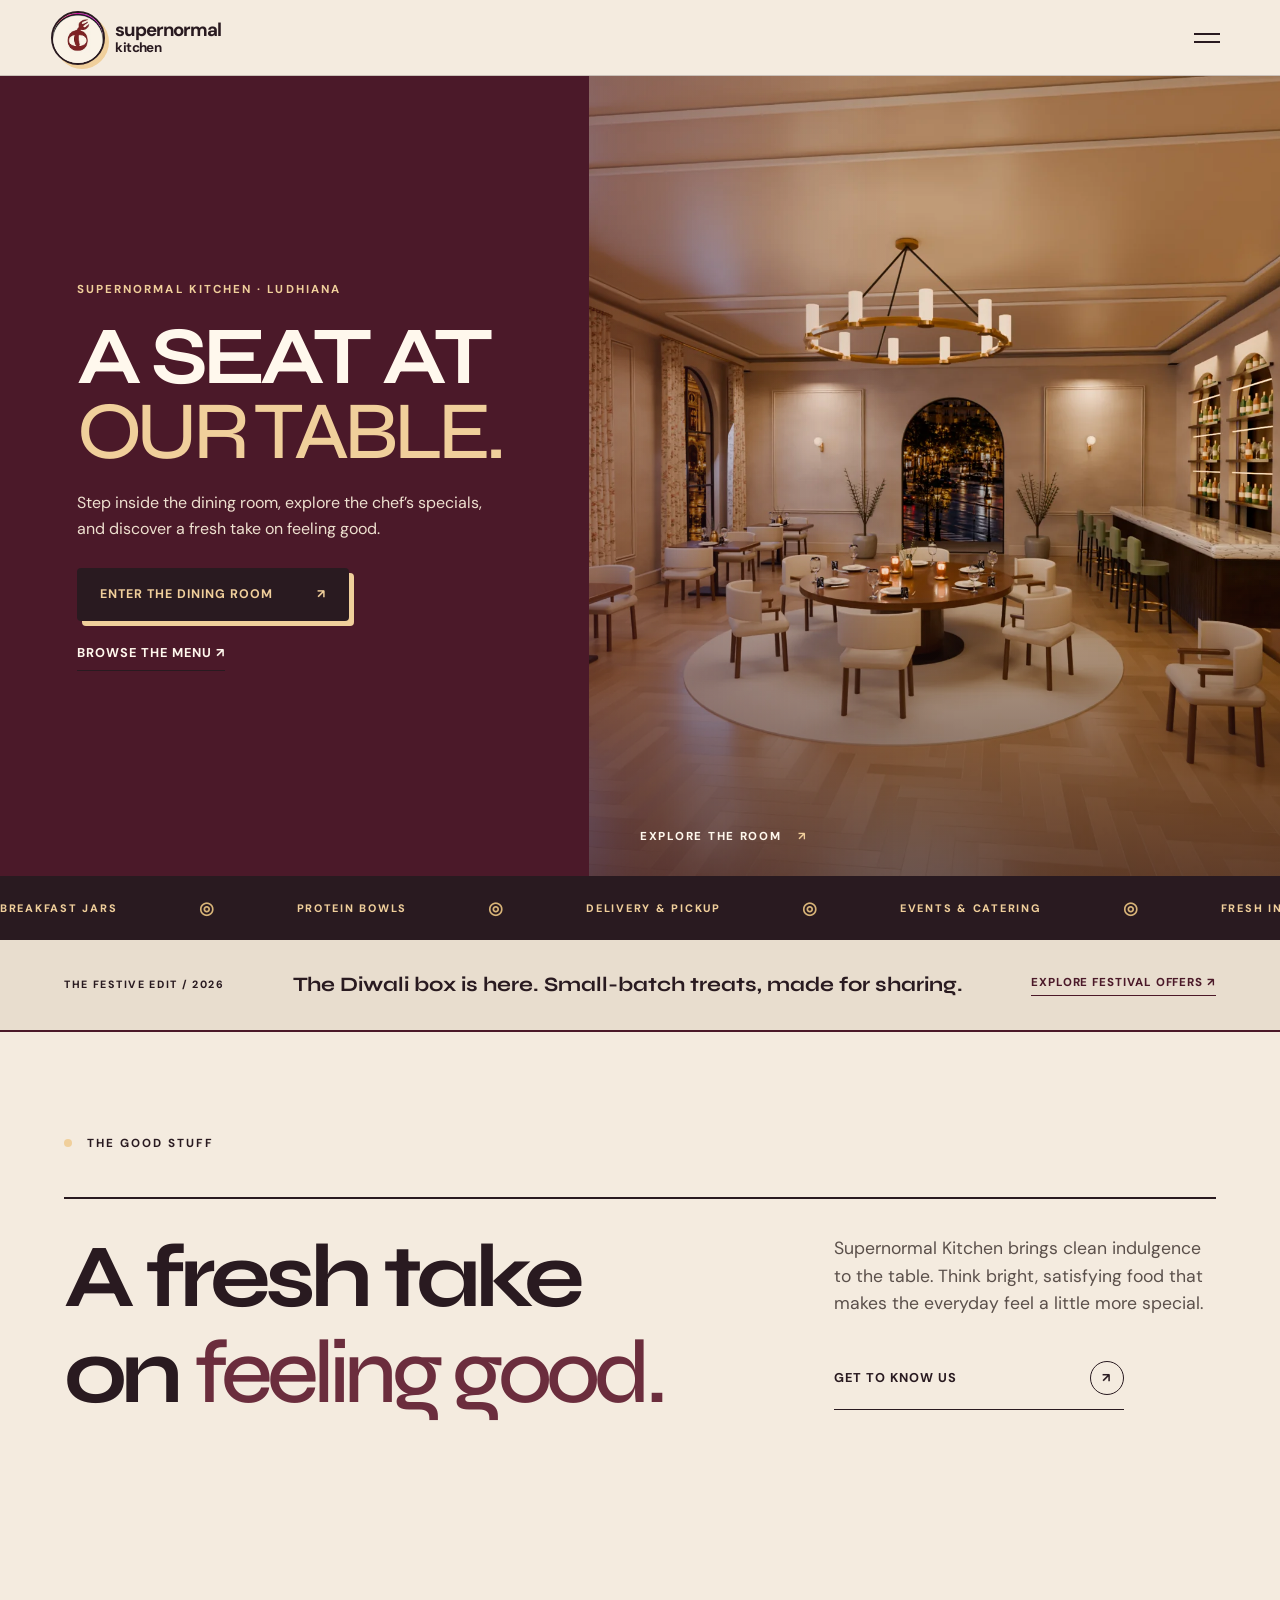
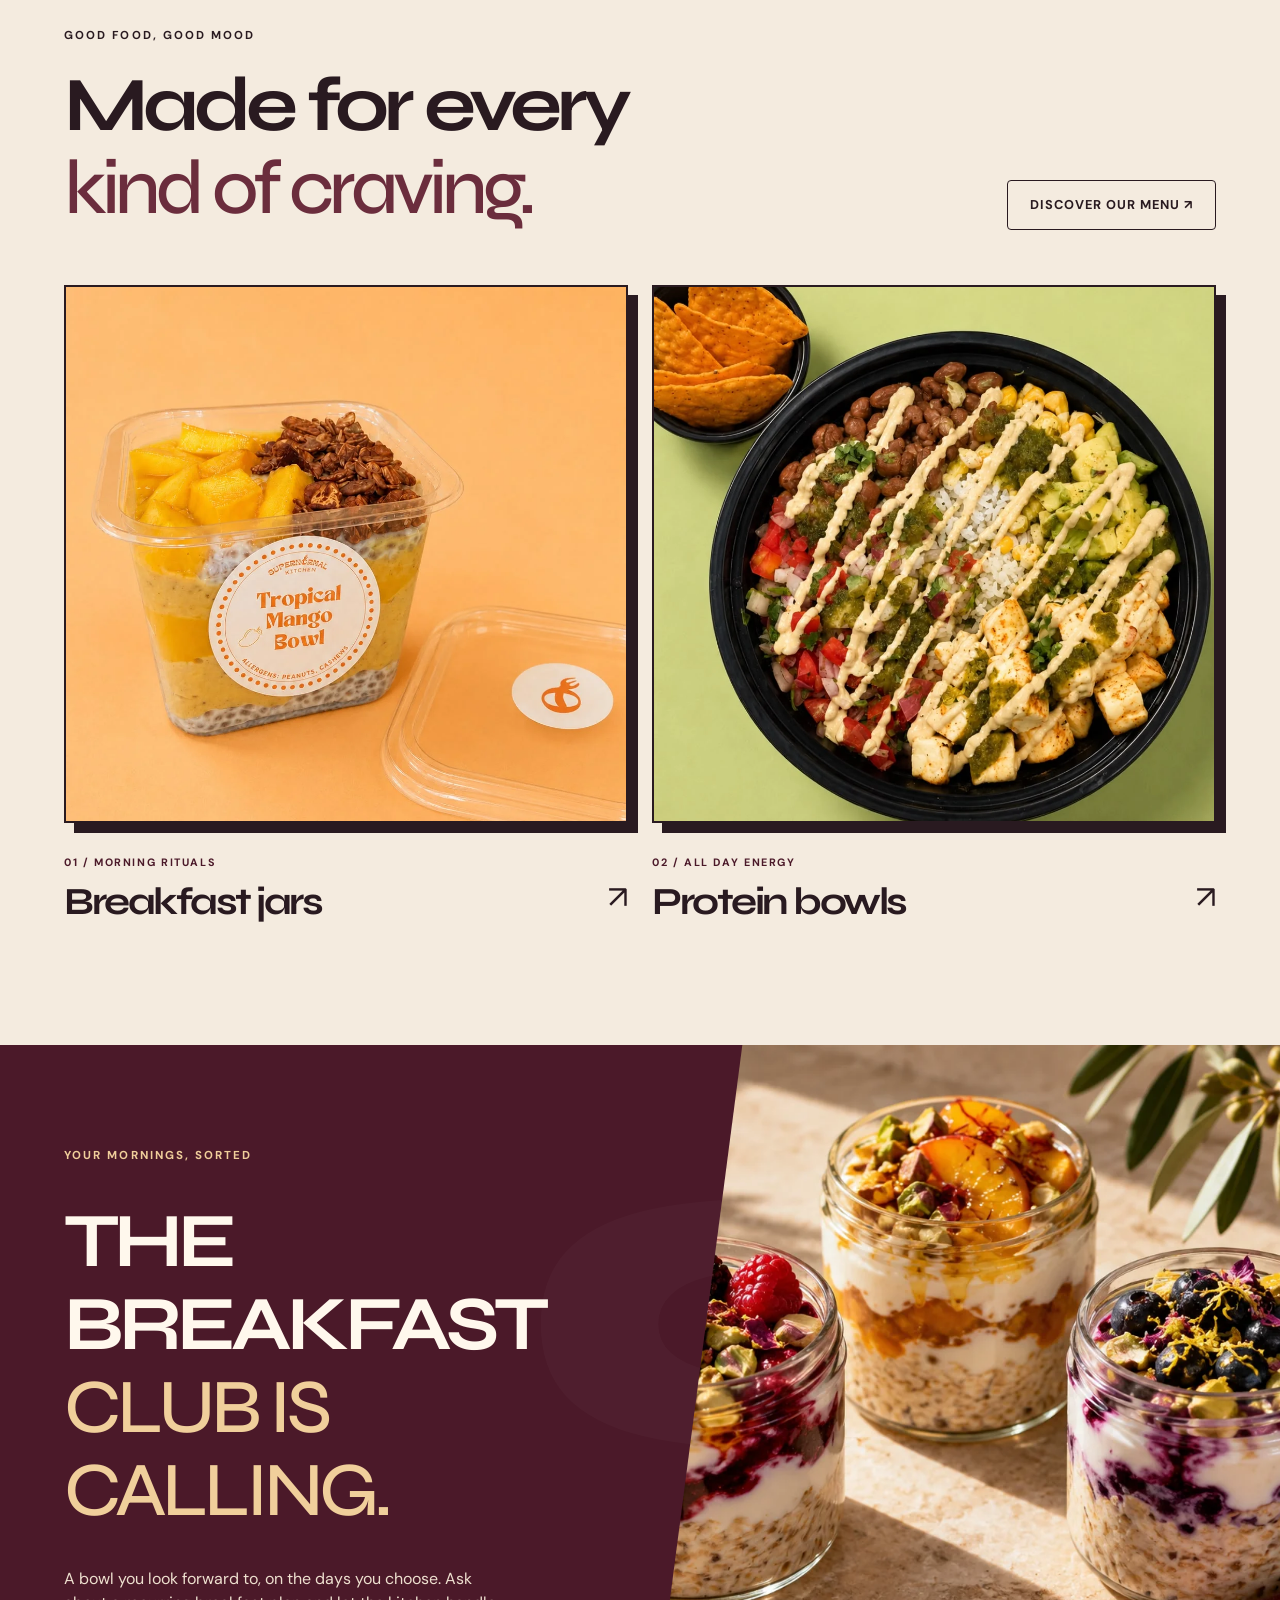
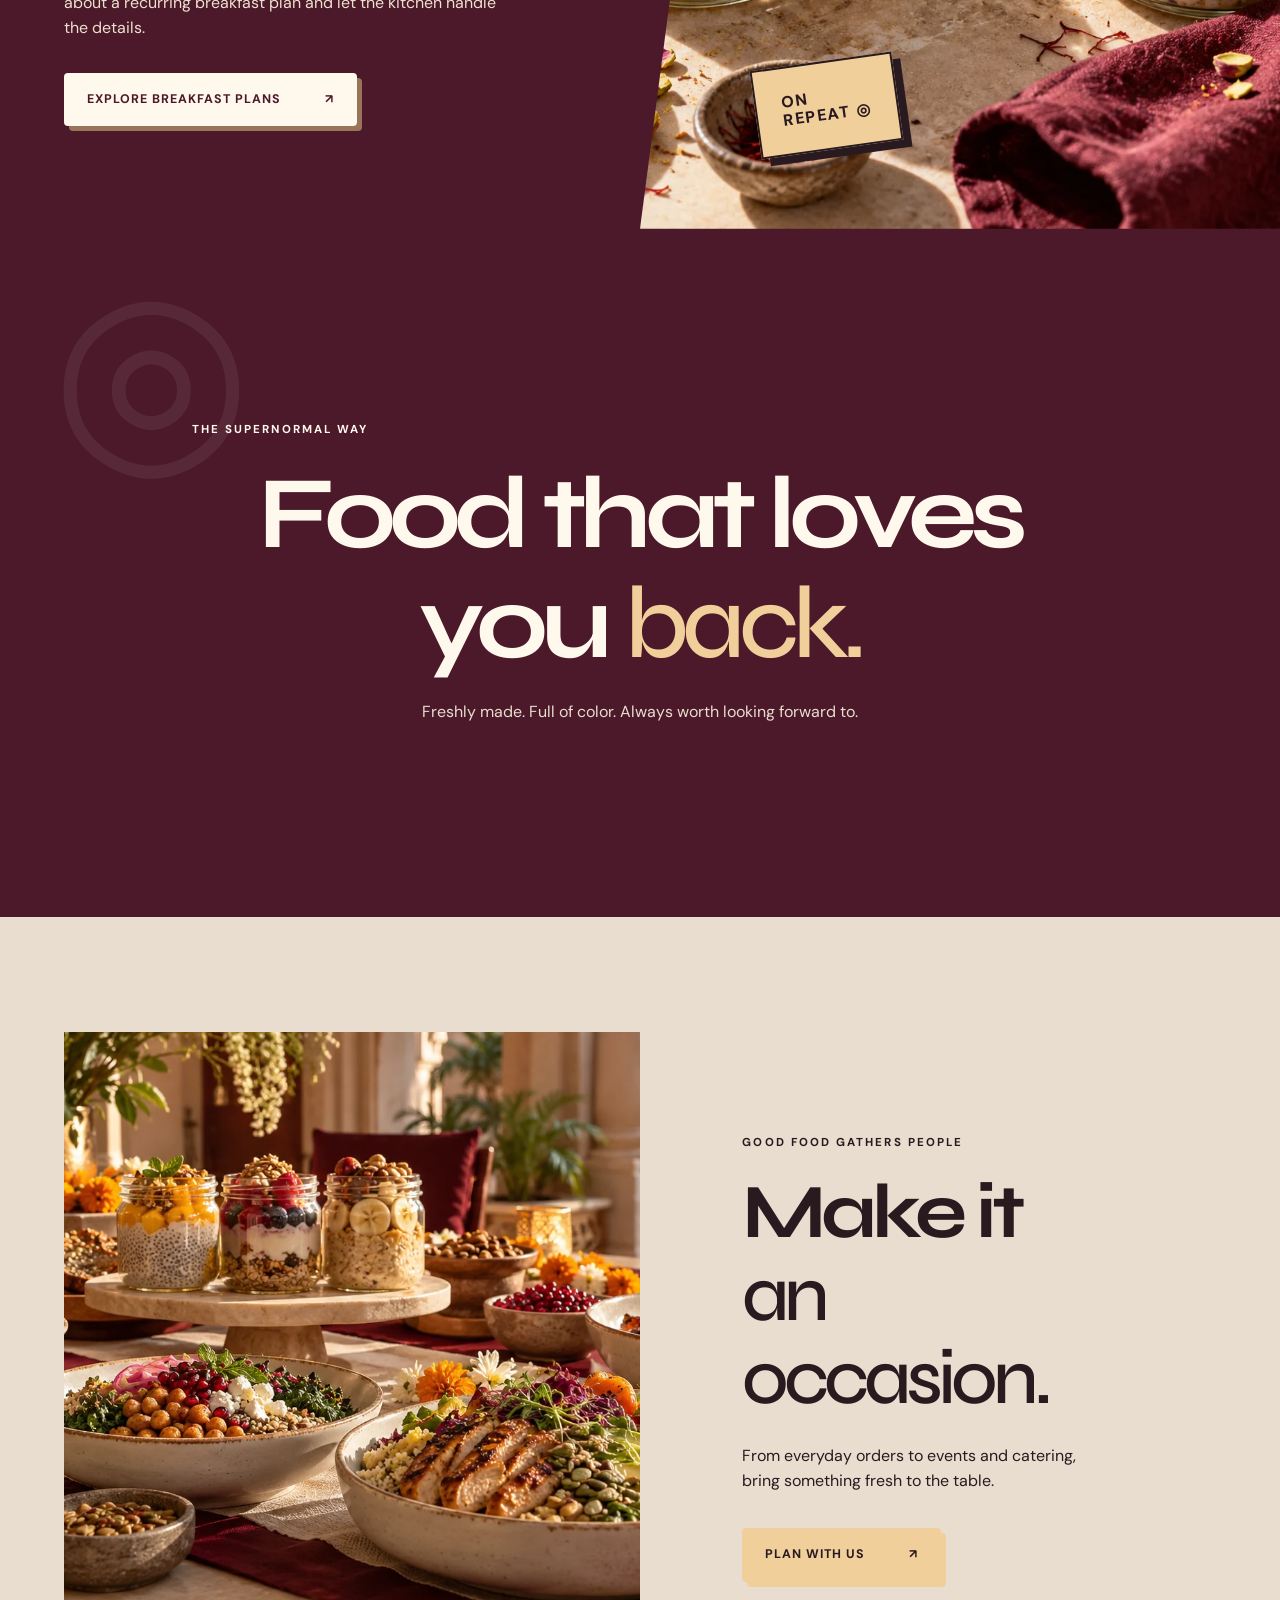
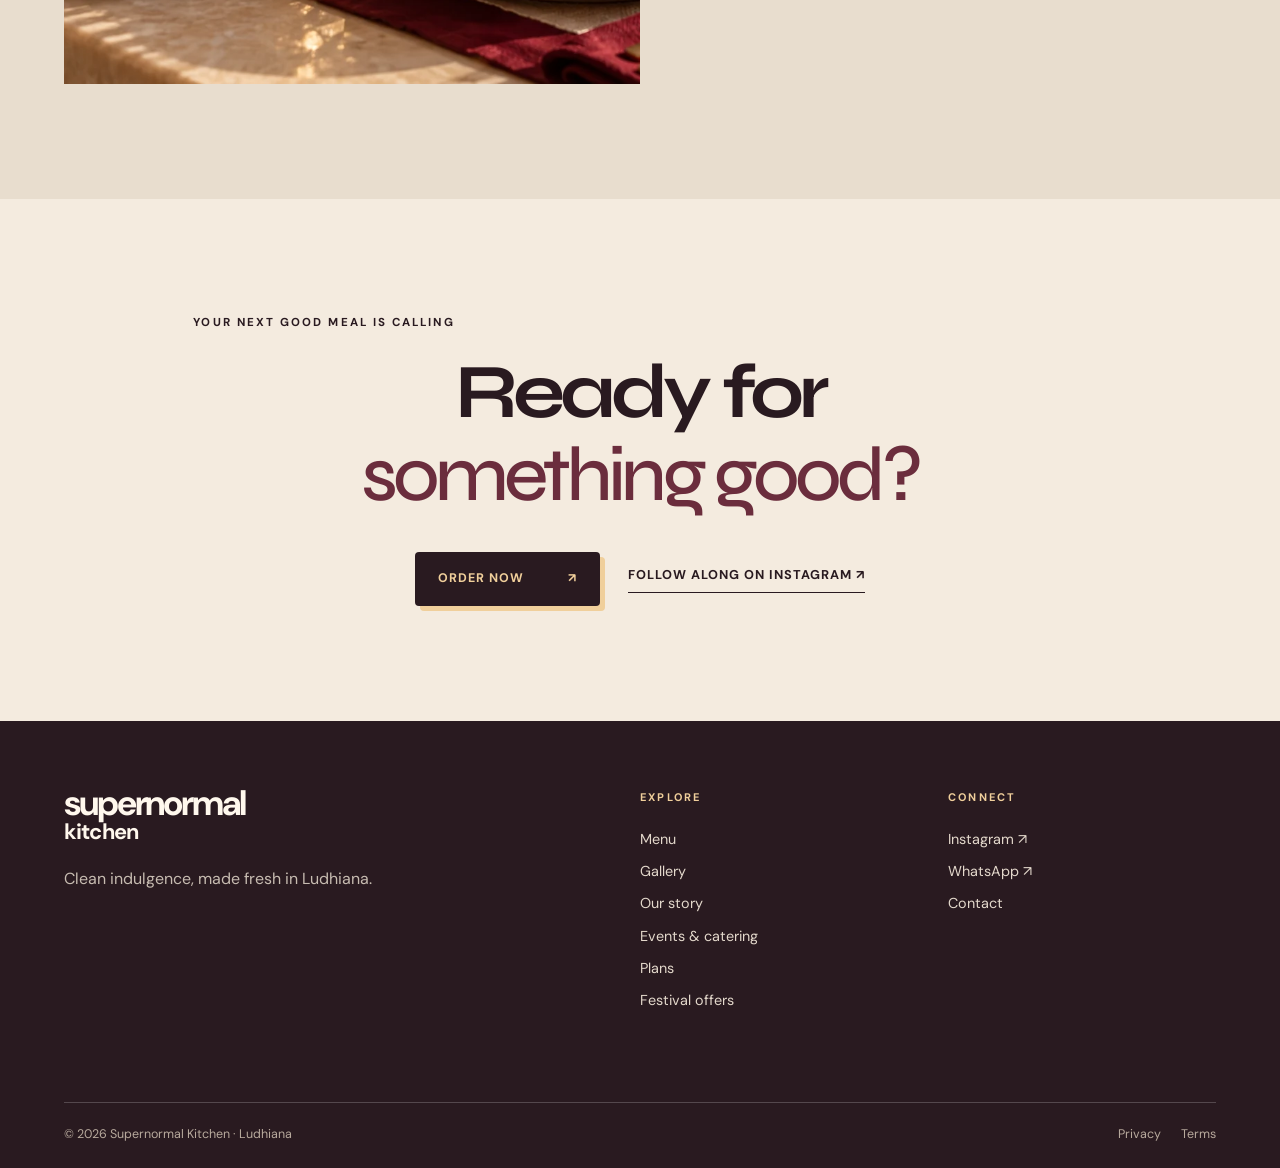
==== index.html @ 3f6837d1 "Publish Supernormal Kitchen restaurant website" ====
<!DOCTYPE html>

<html lang="en">
<head>
<meta charset="utf-8"/>
<meta content="width=device-width, initial-scale=1" name="viewport"/>
<meta content="noindex" name="robots"/>
<meta content="Fresh breakfast jars, protein bowls, delivery, pickup, events and catering in Ludhiana." name="description"/>
<meta content="#5a1d2c" name="theme-color"/>
<title>Supernormal Kitchen | Fresh Food in Ludhiana</title>
<link href="favicon.ico" rel="icon"/>
<link href="site.webmanifest" rel="manifest"/>
<link href="https://fonts.googleapis.com" rel="preconnect"/>
<link crossorigin="" href="https://fonts.gstatic.com" rel="preconnect"/>
<link href="https://fonts.googleapis.com/css2?family=DM+Sans:wght@400;500;600;700&amp;family=Syne:wght@500;600;700;800&amp;display=swap" rel="stylesheet"/>
<link href="css/style.css?v=7" rel="stylesheet"/>
<link href="css/home.css?v=9" rel="stylesheet"/>
</head>
<body data-page="index">
<a class="skip-link" href="#main">Skip to content</a>
<header class="site-header"><a aria-label="Supernormal Kitchen home" class="brand" href="index.html"><span class="brand-mark"><img alt="" src="assets/images/brand/instagram-logo.png"/></span><span class="brand-name">supernormal<span>kitchen</span></span></a><button aria-controls="primary-nav" aria-expanded="false" aria-label="Open menu" class="nav-toggle" type="button"><span></span><span></span></button><nav aria-label="Main navigation" class="site-nav" id="primary-nav"><a data-nav="index.html" href="index.html">Home</a>
<a data-nav="room.html" href="room.html">Dining room</a>
<a data-nav="menu.html" href="menu.html">Menu</a>
<a data-nav="gallery.html" href="gallery.html">Gallery</a>
<a data-nav="about.html" href="about.html">Our story</a>
<a data-nav="reservations.html" href="reservations.html">Events</a>
<a data-nav="contact.html" href="contact.html">Contact</a><a href="order.html#subscription">Plans</a><a class="offers-nav-button" href="offers.html">Festival offers ↗</a><a class="nav-cta" href="order.html">Order now <span aria-hidden="true">↗</span></a></nav></header>
<main id="main"><section class="home-room-entry" aria-labelledby="home-heading"><div class="home-room-copy"><p class="eyebrow">SUPERNORMAL KITCHEN · LUDHIANA</p><h1 id="home-heading">A seat at<br/><em>our table.</em></h1><p>Step inside the dining room, explore the chef’s specials, and discover a fresh take on feeling good.</p><div class="home-room-actions"><a class="button button-dark" href="room.html">Enter the dining room <span>↗</span></a><a class="text-link" href="menu.html">Browse the menu ↗</a></div></div><a class="home-room-visual" href="room.html" aria-label="Enter the Supernormal Kitchen dining room"><img src="assets/images/hero/olive-arch-room.webp" alt="Warm modern restaurant with a round central dining table"/><span>EXPLORE THE ROOM <b>↗</b></span></a></section>
<div aria-label="Kitchen services" class="ticker"><div class="ticker-track"><div class="ticker-group">BREAKFAST JARS <span aria-hidden="true">◎</span> PROTEIN BOWLS <span aria-hidden="true">◎</span> DELIVERY &amp; PICKUP <span aria-hidden="true">◎</span> EVENTS &amp; CATERING <span aria-hidden="true">◎</span> FRESH IN LUDHIANA <span aria-hidden="true">◎</span></div><div class="ticker-group" aria-hidden="true">BREAKFAST JARS <span aria-hidden="true">◎</span> PROTEIN BOWLS <span aria-hidden="true">◎</span> DELIVERY &amp; PICKUP <span aria-hidden="true">◎</span> EVENTS &amp; CATERING <span aria-hidden="true">◎</span> FRESH IN LUDHIANA <span aria-hidden="true">◎</span></div></div></div><aside class="home-offer-band"><span>THE FESTIVE EDIT / 2026</span><p>The Diwali box is here. Small-batch treats, made for sharing.</p><a href="offers.html">Explore festival offers ↗</a></aside><section class="section intro-section"><div class="section-kicker reveal"><span class="index-dot"></span> THE GOOD STUFF</div><div class="intro-grid"><h2 class="display-heading reveal">A fresh take<br/>on <em>feeling good.</em></h2><div class="intro-body reveal"><p>Supernormal Kitchen brings clean indulgence to the table. Think bright, satisfying food that makes the everyday feel a little more special.</p><a class="round-link" href="about.html">Get to know us <span>↗</span></a></div></div></section><section class="section feature-section"><div class="section-head reveal"><div><p class="eyebrow">GOOD FOOD, GOOD MOOD</p><h2>Made for every<br/><em>kind of craving.</em></h2></div><a class="outline-link" href="menu.html">Discover our menu ↗</a></div><div class="feature-grid"><a class="feature-card jar-card reveal" href="menu.html"><div class="feature-photo" data-tilt=""><img alt="Supernormal Kitchen Tropical Bowl" loading="lazy" src="assets/images/gallery/tropical-bowl.webp"/></div><div class="feature-info"><span>01 / MORNING RITUALS</span><h3>Breakfast jars</h3><span class="feature-arrow">↗</span></div></a><a class="feature-card bowl-card reveal" href="menu.html"><div class="feature-photo" data-tilt=""><img alt="Supernormal Kitchen Open Burrito Bowl" loading="lazy" src="assets/images/gallery/open-burrito-bowl.webp"/></div><div class="feature-info"><span>02 / ALL DAY ENERGY</span><h3>Protein bowls</h3><span class="feature-arrow">↗</span></div></a></div></section><section class="ritual-section"><div aria-hidden="true" class="ritual-number">02</div><div class="ritual-copy"><p class="eyebrow">YOUR MORNINGS, SORTED</p><h2>The breakfast<br/><em>club is calling.</em></h2><p>A bowl you look forward to, on the days you choose. Ask about a recurring breakfast plan and let the kitchen handle the details.</p><a class="button button-dark" href="order.html#subscription">Explore breakfast plans <span>↗</span></a></div><div class="ritual-visual"><img alt="Illustrative breakfast jars" loading="lazy" src="assets/images/hero/breakfast-jars.webp"/><span class="ritual-sticker">ON<br/>REPEAT ◎</span></div></section><section class="quote-section"><div aria-hidden="true" class="quote-asterisk">◎</div><p class="eyebrow">THE SUPERNORMAL WAY</p><h2>Food that loves<br/>you <em>back.</em></h2><p>Freshly made. Full of color. Always worth looking forward to.</p></section><section class="section split-section"><div class="split-image reveal" data-tilt=""><img alt="Illustrative catering table with fresh bowls and jars" loading="lazy" src="assets/images/hero/catering-spread.webp"/></div><div class="split-copy reveal"><p class="eyebrow">GOOD FOOD GATHERS PEOPLE</p><h2>Make it<br/><em>an occasion.</em></h2><p>From everyday orders to events and catering, bring something fresh to the table.</p><a class="button button-light" href="reservations.html">Plan with us <span>↗</span></a></div></section><section class="section final-cta reveal"><p class="eyebrow">YOUR NEXT GOOD MEAL IS CALLING</p><h2>Ready for<br/><em>something good?</em></h2><div><a class="button button-dark" href="order.html">Order now <span>↗</span></a><a class="text-link" href="https://www.instagram.com/supernormal_kitchen/" rel="noopener noreferrer" target="_blank">Follow along on Instagram ↗</a></div></section></main>
<footer class="site-footer"><div class="footer-top"><div><a class="footer-brand" href="index.html">supernormal<span>kitchen</span></a><p>Clean indulgence, made fresh in Ludhiana.</p></div><div><span class="footer-label">Explore</span><a href="menu.html">Menu</a><a href="gallery.html">Gallery</a><a href="about.html">Our story</a><a href="reservations.html">Events &amp; catering</a><a href="order.html#subscription">Plans</a><a href="offers.html">Festival offers</a></div><div><span class="footer-label">Connect</span><a href="https://www.instagram.com/supernormal_kitchen/" rel="noopener noreferrer" target="_blank">Instagram ↗</a><a href="https://wa.me/919501132883" rel="noopener noreferrer" target="_blank">WhatsApp ↗</a><a href="contact.html">Contact</a></div></div><div class="footer-bottom"><span>© <span id="year">2026</span> Supernormal Kitchen · Ludhiana</span><span><a href="privacy.html">Privacy</a><a href="terms.html">Terms</a></span></div></footer>
<script defer="" src="js/script.js?v=3"></script>
</body>
</html>
---- css/style.css ----
@import url('base/reset.css?v=2');
@import url('base/variables.css?v=2');
@import url('base/typography.css?v=2');
@import url('components/nav.css?v=5');
@import url('components/footer.css?v=2');
@import url('components/buttons.css?v=2');
@import url('pages/home.css?v=2');
@import url('pages/inner.css?v=2');
@import url('pages/theme.css?v=2');
.skip-link{position:absolute;left:10px;top:-100px;background:var(--ink);color:#fff;padding:12px;z-index:100}.skip-link:focus{top:10px}.eyebrow{font-size:.72rem;font-weight:700;letter-spacing:.18em;text-transform:uppercase}.section{padding:var(--space-large) clamp(22px,5vw,90px)}.section-kicker{font-size:.73rem;letter-spacing:.17em;font-weight:700}.index-dot{display:inline-block;width:8px;height:8px;background:var(--coral);border-radius:50%;margin-right:10px}.reveal{opacity:0;transform:translateY(36px);transition:opacity .7s ease,transform .7s cubic-bezier(.2,.8,.2,1)}.reveal.is-visible{opacity:1;transform:translateY(0)}[data-tilt]{transform-style:preserve-3d;will-change:transform;transition:transform .4s ease}.demo-note{display:inline-block;background:#f7e4d7;color:var(--wine);font-size:.8rem;font-weight:700;padding:10px 14px;border-radius:5px;margin:24px 0 8px}@media(prefers-reduced-motion:reduce){html{scroll-behavior:auto}.reveal{opacity:1;transform:none;transition:none}[data-tilt]{transition:none!important;transform:none!important}}
---- css/home.css ----
/* Interactive chef's table; isolated from the shared page styles. */
.table-hero{position:relative;min-height:760px;padding:44px clamp(20px,5vw,88px) 32px;overflow:hidden;background:radial-gradient(circle at 50% 48%,#71364a 0,#4b1929 42%,#1c111b 85%);color:#fff8ed}
.table-hero::before{content:'';position:absolute;inset:0;background:linear-gradient(110deg,rgba(255,218,176,.07),transparent 40%),repeating-linear-gradient(90deg,transparent 0 119px,rgba(255,255,255,.018) 120px);pointer-events:none}
.table-hero-heading{position:relative;z-index:2;text-align:center;margin:0 auto;max-width:790px;pointer-events:none}
.table-hero-heading .eyebrow{color:#f0cf9b}.table-hero-heading h1{font-size:clamp(2.8rem,5.3vw,5.9rem);line-height:1.05;margin:12px 0 9px;text-transform:uppercase}.table-hero-heading em{color:#f0cf9b}.table-hero-heading>p:last-child{font-size:clamp(.9rem,1.15vw,1.08rem);color:#ead8bd}
.table-stage{position:relative;width:min(100%,950px);height:clamp(430px,50vw,620px);margin:-7px auto -82px;z-index:1}
.table-stage canvas{position:absolute;inset:0;width:100%;height:100%;display:block;cursor:grab}.table-stage canvas:active{cursor:grabbing}
.table-fallback{display:block;width:100%;height:100%;object-fit:cover;object-position:center;opacity:.55;filter:brightness(.55);border-radius:50%}.table-stage.is-ready .table-fallback{display:none}.table-stage.is-fallback .table-fallback{opacity:.88;filter:brightness(.7);border-radius:12px}
.table-loading{position:absolute;left:50%;top:48%;transform:translate(-50%,-50%);z-index:2;background:#f4ebdf;color:#291a20;padding:13px 18px;font-size:.76rem;font-weight:700;letter-spacing:.12em;text-transform:uppercase;white-space:nowrap}
.table-hint{position:absolute;bottom:54px;left:50%;transform:translateX(-50%);font-size:.64rem;letter-spacing:.18em;font-weight:800;color:#ead8bd;text-align:center;white-space:nowrap;pointer-events:none;text-shadow:0 1px 10px #22111a}.table-hint span{padding:0 13px;color:#f0cf9b}.table-stage.is-fallback .table-hint{display:none}
.dish-tooltip{position:absolute;z-index:5;background:#fff8ed;color:#4b1929;border:1px solid #987458;padding:8px 12px;box-shadow:4px 4px 0 #4b1929;font-weight:800;font-size:.78rem;white-space:nowrap;pointer-events:none}
.table-nav{position:relative;z-index:3;display:flex;justify-content:center;flex-wrap:wrap;gap:12px;margin:0 auto;max-width:900px}.table-nav a{display:flex;justify-content:space-between;align-items:center;gap:20px;min-width:130px;padding:13px 16px;border:1px solid rgba(255,238,216,.58);background:rgba(255,245,231,.12);backdrop-filter:blur(12px);color:#fff8ed;text-decoration:none;font-size:.76rem;font-weight:800;text-transform:uppercase;letter-spacing:.1em;transition:background .2s,transform .2s,border-color .2s}.table-nav a span{color:#f0cf9b;font-size:1.1rem}.table-nav a:hover,.table-nav a:focus-visible{background:#fff8ed;color:#4b1929;border-color:#fff8ed;transform:translateY(-4px)}.table-nav a:focus-visible,.special-list-card:focus-visible,.dish-dialog button:focus-visible,.dish-dialog a:focus-visible{outline:3px solid #f0cf9b;outline-offset:3px}.table-privacy{text-align:center;position:relative;z-index:2;margin:22px 0 0;font-size:.7rem}.table-privacy a{color:#e8ddce}
.specials-list{display:grid;grid-template-columns:minmax(180px,.65fr) 1.35fr;gap:clamp(30px,6vw,90px);background:#f4ebdf}.specials-list h2{font-size:clamp(2.5rem,4vw,4.7rem);margin:14px 0}.specials-list>div:first-child>p:last-child{color:#6c5354}.specials-list-grid{display:grid;grid-template-columns:repeat(2,minmax(0,1fr));gap:12px}.special-list-card{display:grid;grid-template-columns:66px 1fr auto;align-items:center;gap:12px;text-align:left;min-height:80px;padding:8px;border:1px solid #cbb4ac;background:#fff8ed;color:#291a20;cursor:pointer;transition:transform .2s,box-shadow .2s}.special-list-card:hover{transform:translate(-2px,-2px);box-shadow:4px 4px 0 #4b1929}.special-list-card img{width:66px;height:62px;object-fit:cover}.special-list-card span{font-size:.83rem;font-weight:800;line-height:1.25}.special-list-card strong{font-size:.68rem;white-space:nowrap;color:#6b2d3d}
.dish-dialog{position:fixed;inset:0;width:min(850px,calc(100% - 24px));max-height:min(90vh,850px);margin:auto;padding:0;border:2px solid #291a20;box-shadow:12px 12px 0 #6b2d3d;background:#fff8ed;color:#291a20;grid-template-columns:45% 55%;overflow:auto}.dish-dialog[open]{display:grid}.dish-dialog::backdrop{background:rgba(18,9,17,.78);backdrop-filter:blur(5px)}.dish-dialog>img{width:100%;height:100%;min-height:430px;object-fit:cover}.dish-dialog-content{padding:clamp(26px,4vw,48px);display:flex;flex-direction:column;align-items:flex-start}.dish-dialog-content h2{font-size:clamp(2.1rem,3.4vw,4rem);line-height:1.06;margin:16px 0}.dish-dialog-content>p:not(.eyebrow){font-size:.98rem;color:#59484a}.dish-dialog-tags{display:flex;gap:7px;flex-wrap:wrap;margin:18px 0}.dish-dialog-tags span{border:1px solid #c8b7a3;padding:5px 9px;font-size:.7rem;font-weight:700}.dish-dialog-content>strong{font-size:1.5rem;color:#6b2d3d}.dish-dialog-actions{display:flex;align-items:center;flex-wrap:wrap;gap:18px;margin:27px 0}.dish-dialog-content small{color:#75615a;line-height:1.4}.dish-dialog-close{position:absolute;right:12px;top:12px;width:42px;height:42px;border:0;background:#fff8ed;color:#291a20;font-size:1.8rem;cursor:pointer;z-index:2}
@media(max-width:850px){.table-hero{min-height:0}.table-stage{margin:0 auto -30px;height:500px}.table-nav a{min-width:115px}.specials-list{grid-template-columns:1fr}.specials-list-grid{grid-template-columns:repeat(2,minmax(0,1fr))}}
@media(max-width:600px){.table-hero{padding:36px 16px 30px}.table-hero-heading h1{font-size:clamp(2.55rem,10vw,4.2rem)}.table-stage{height:390px;margin:0 -12px -10px;width:calc(100% + 24px)}.table-hint{font-size:.57rem;bottom:22px}.table-nav{display:grid;grid-template-columns:repeat(2,minmax(0,1fr));gap:8px}.table-nav a{min-width:0;padding:11px;font-size:.68rem}.table-nav a:first-child{grid-column:1/-1}.specials-list-grid{grid-template-columns:1fr}.dish-dialog[open]{display:block}.dish-dialog>img{height:240px;min-height:0}.dish-dialog-content{padding:24px}.dish-dialog-actions{margin:18px 0}.dish-dialog{max-height:90vh}}
@media(prefers-reduced-motion:reduce){.table-nav a,.special-list-card{transition:none}.table-nav a:hover,.special-list-card:hover{transform:none}}
/* Wide screens frame the table with navigation; smaller screens use the grid. */
@media(min-width:1101px){
  .table-hero{padding-bottom:72px}
  .table-nav{position:absolute;inset:0;max-width:none;display:block;z-index:3;pointer-events:none}
  .table-nav a{position:absolute;min-width:145px;pointer-events:auto}
  .table-nav a:nth-child(1){left:clamp(18px,4vw,80px);top:44%}
  .table-nav a:nth-child(2){right:clamp(18px,4vw,80px);top:44%}
  .table-nav a:nth-child(3){left:50%;bottom:55px;transform:translateX(-50%)}
  .table-nav a:nth-child(3):hover,.table-nav a:nth-child(3):focus-visible{transform:translate(-50%,-4px)}
  .table-nav a:nth-child(4){left:clamp(18px,4vw,80px);top:68%}
  .table-nav a:nth-child(5){right:clamp(18px,4vw,80px);top:68%}
  .table-privacy{position:absolute;bottom:9px;left:50%;transform:translateX(-50%);margin:0}
}
/* Blend the room into the burgundy hero, like a softly lit dining space. */
.table-stage{margin-top:18px}
.table-stage canvas{mask-image:radial-gradient(ellipse 53% 72% at 50% 52%,#000 62%,transparent 100%)}
@media(max-width:600px){.table-stage{margin-top:12px}}

.dish-dialog>video{width:100%;height:100%;min-height:430px;object-fit:cover;background:#291a20}.dish-dialog>video[hidden],.dish-dialog>img[hidden]{display:none}@media(max-width:600px){.dish-dialog>video{height:240px;min-height:0}}


/* Homepage entry: a clear editorial split between the welcome and dining room. */
.home-room-entry{display:grid;grid-template-columns:minmax(0,.92fr) minmax(0,1.08fr);min-height:clamp(590px,calc(100svh - 96px),800px);background:#4b1929;color:#fff8ed;overflow:hidden}
.home-room-copy{display:flex;flex-direction:column;align-items:flex-start;justify-content:center;padding:clamp(54px,7vw,104px) clamp(28px,6vw,88px)}
.home-room-copy .eyebrow{color:#f0cf9b}.home-room-copy h1{font-size:clamp(3.8rem,6.4vw,7rem);line-height:.92;margin:20px 0;text-transform:uppercase}.home-room-copy h1 em{color:#f0cf9b}
.home-room-copy>p:not(.eyebrow){max-width:450px;color:#eee0cf;line-height:1.65}.home-room-actions{display:flex;align-items:center;flex-wrap:wrap;gap:22px;margin-top:25px}.home-room-actions .text-link{color:#fff8ed}
.home-room-visual{position:relative;display:block;min-height:590px;overflow:hidden}.home-room-visual::after{content:"";position:absolute;inset:0;background:linear-gradient(90deg,rgba(75,25,41,.28),transparent 45%),linear-gradient(0deg,rgba(36,16,23,.58),transparent 42%)}.home-room-visual img{width:100%;height:100%;position:absolute;inset:0;object-fit:cover;object-position:center;transition:transform .8s cubic-bezier(.2,.7,.2,1)}.home-room-visual:hover img{transform:scale(1.035)}.home-room-visual>span{position:absolute;z-index:1;left:clamp(20px,4vw,58px);bottom:30px;color:#fff8ed;font-size:.72rem;font-weight:800;letter-spacing:.15em}.home-room-visual b{margin-left:12px;color:#f0cf9b}
.home-offer-band{min-height:92px}.intro-section,.feature-section{padding-top:clamp(76px,8vw,120px);padding-bottom:clamp(76px,8vw,120px)}
body[data-page="index"] .reveal{opacity:1;transform:none}
@media(max-width:750px){.home-room-entry{grid-template-columns:1fr;min-height:auto}.home-room-copy{padding:70px 24px 48px}.home-room-copy h1{font-size:clamp(3.5rem,14vw,6rem)}.home-room-visual{min-height:clamp(330px,95vw,520px)}.home-offer-band{gap:12px}}
@media(prefers-reduced-motion:reduce){.home-room-visual img{transition:none}}

.ticker{display:block;overflow:hidden;white-space:nowrap;transform:none;padding:19px 0}
.ticker-track{display:flex;width:max-content;animation:ticker-marquee 32s linear infinite;will-change:transform}
.ticker-group{display:flex;flex:none;align-items:center;gap:clamp(22px,4vw,58px);padding-right:clamp(22px,4vw,58px);white-space:nowrap;font-size:.68rem;font-weight:800;letter-spacing:.16em}
.ticker-group span{font-size:1.05rem}
.ticker:hover .ticker-track{animation-play-state:paused}
@keyframes ticker-marquee{to{transform:translateX(-50%)}}
@media(prefers-reduced-motion:reduce){.ticker-track{animation:none;transform:none}}
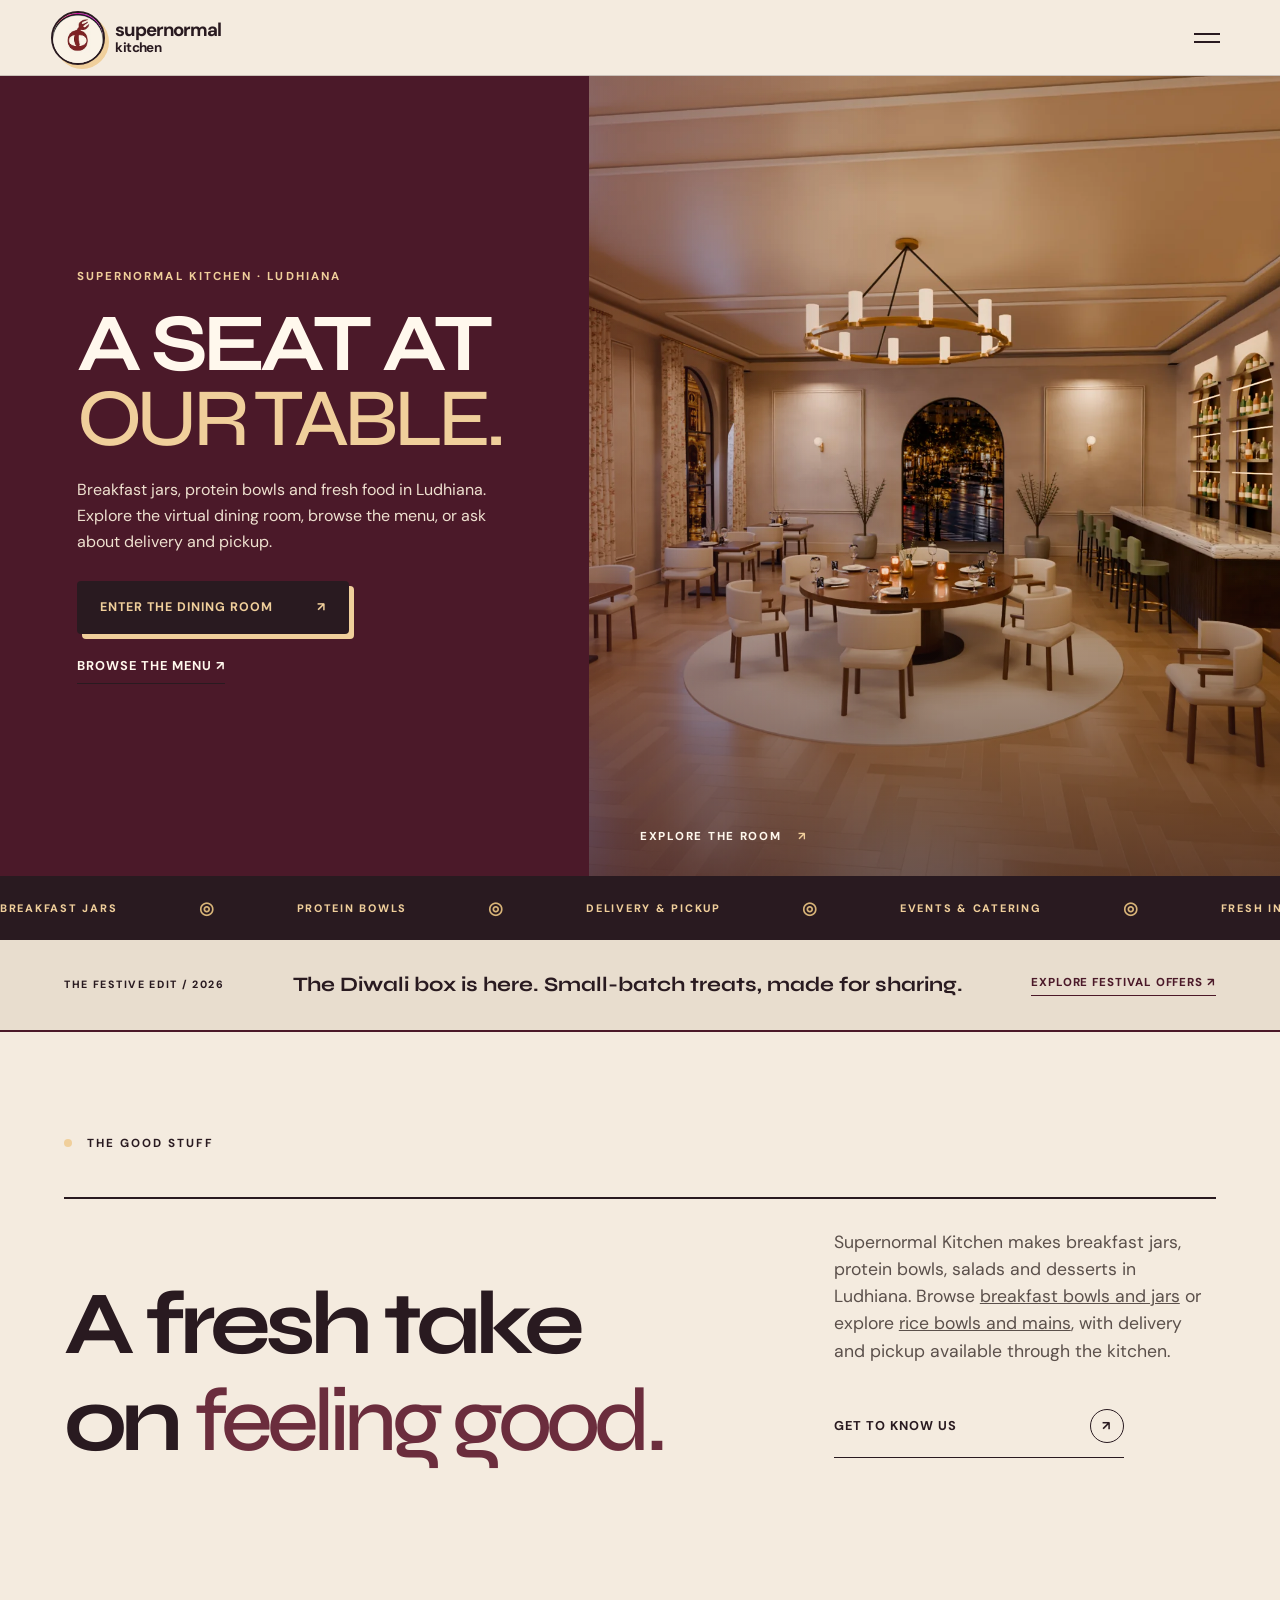
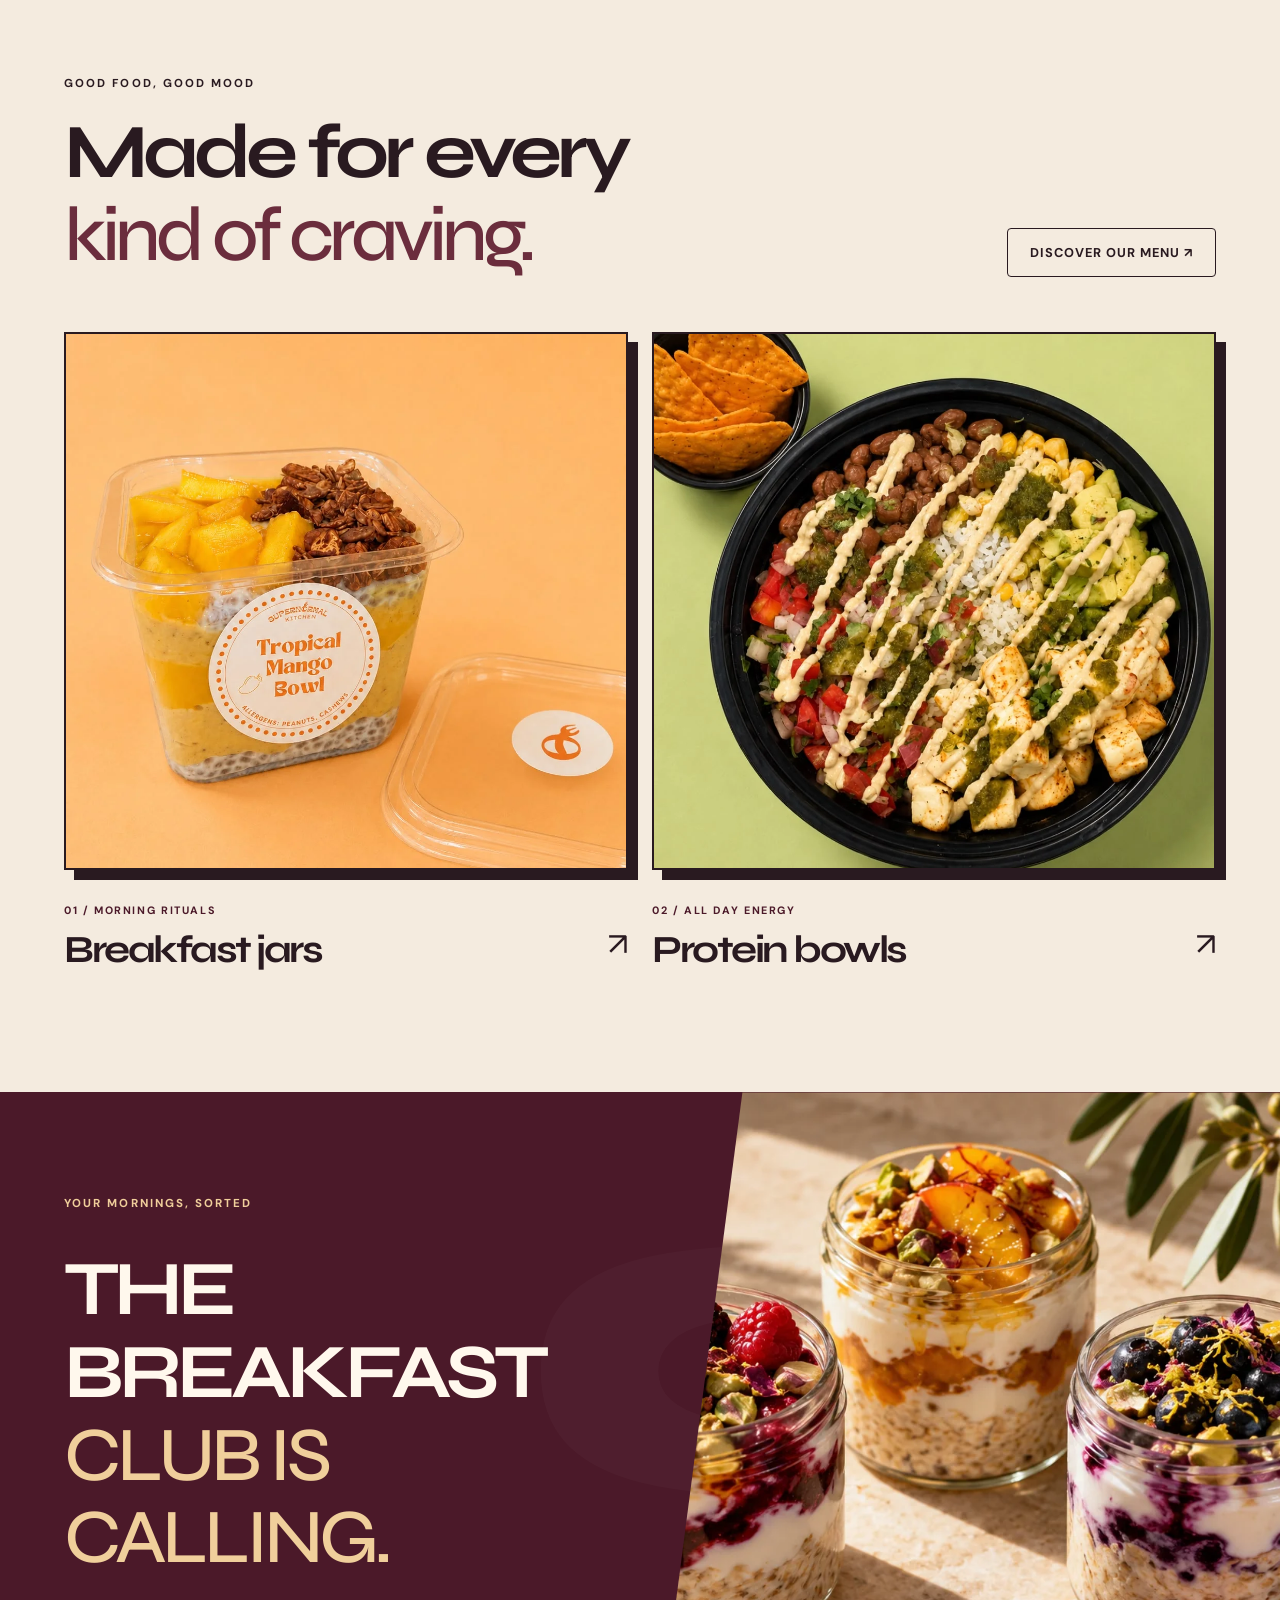
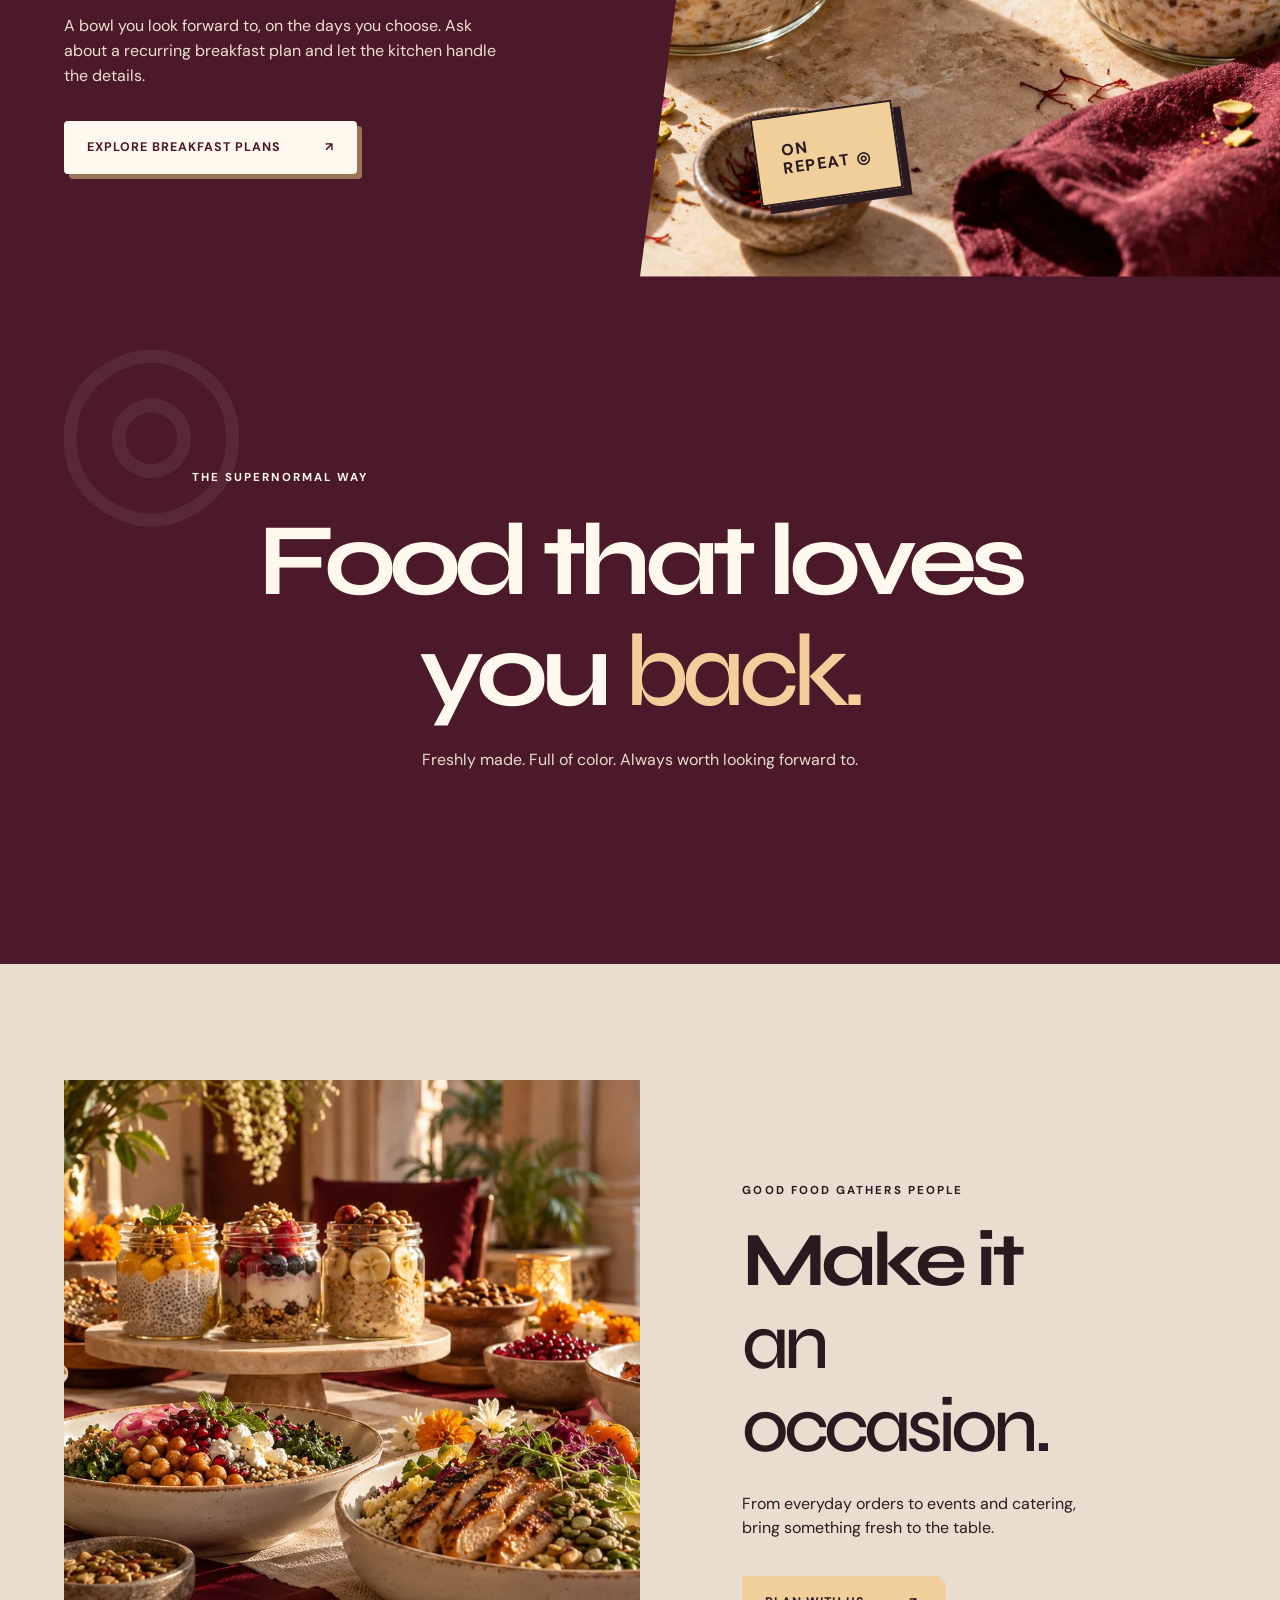
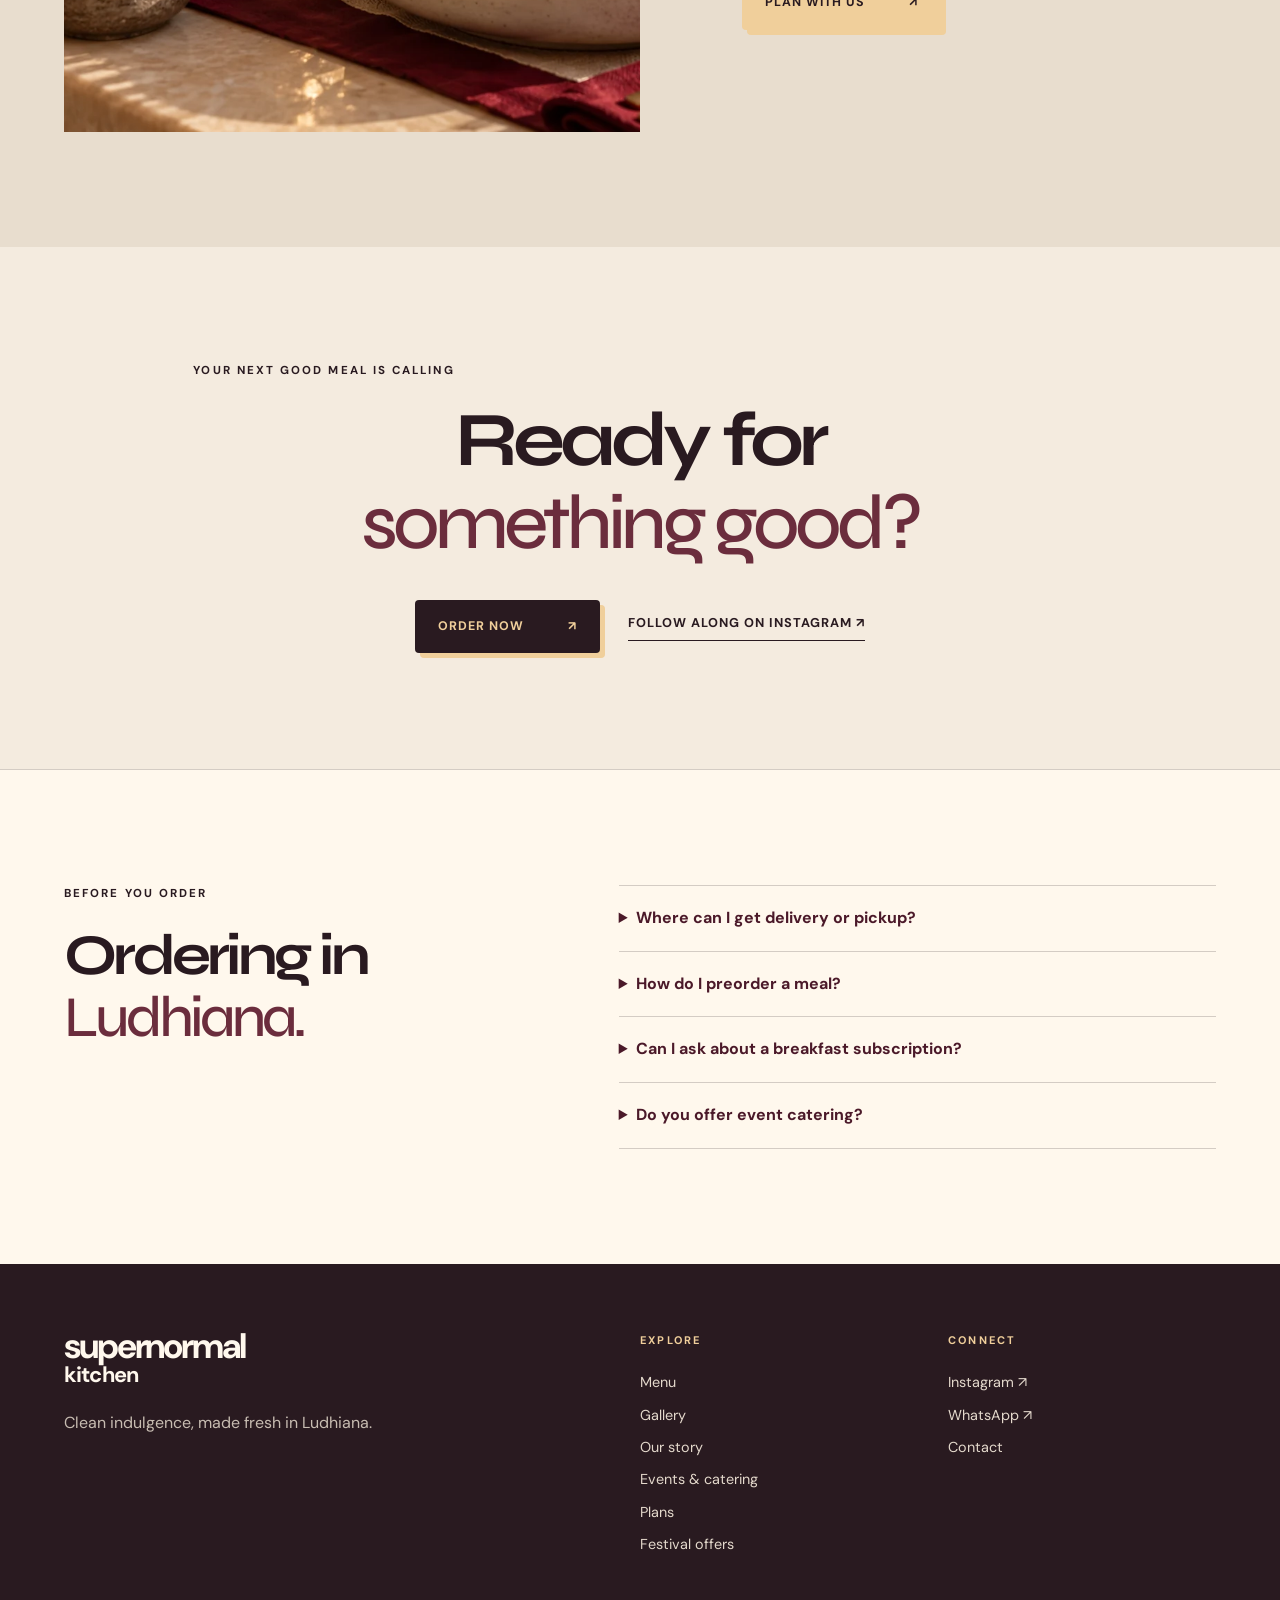
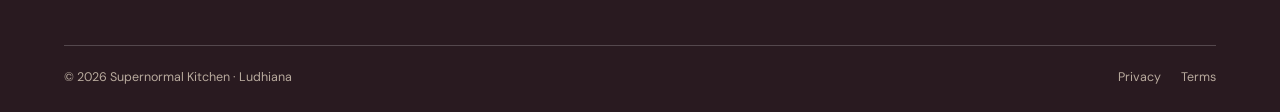
==== commit 4f60c536: "Improve local search metadata, indexing and crawlable menu content" ====
--- a/index.html
+++ b/index.html
@@ -1,33 +1,114 @@
 <!DOCTYPE html>
 
-<html lang="en">
+<html lang="en-IN">
 <head>
 <meta charset="utf-8"/>
 <meta content="width=device-width, initial-scale=1" name="viewport"/>
-<meta content="noindex" name="robots"/>
-<meta content="Fresh breakfast jars, protein bowls, delivery, pickup, events and catering in Ludhiana." name="description"/>
-<meta content="#5a1d2c" name="theme-color"/>
-<title>Supernormal Kitchen | Fresh Food in Ludhiana</title>
+<meta name="robots" content="index, follow, max-image-preview:large"/>
+<meta name="description" content="Explore breakfast jars, protein bowls and salads from Supernormal Kitchen in Ludhiana. Ask about delivery, pickup, breakfast plans and event catering."/>
+<meta name="theme-color" content="#4b1929"/>
+<title>Supernormal Kitchen Ludhiana | Breakfast Jars &amp; Protein Bowls</title>
 <link href="favicon.ico" rel="icon"/>
 <link href="site.webmanifest" rel="manifest"/>
 <link href="https://fonts.googleapis.com" rel="preconnect"/>
 <link crossorigin="" href="https://fonts.gstatic.com" rel="preconnect"/>
 <link href="https://fonts.googleapis.com/css2?family=DM+Sans:wght@400;500;600;700&amp;family=Syne:wght@500;600;700;800&amp;display=swap" rel="stylesheet"/>
-<link href="css/style.css?v=7" rel="stylesheet"/>
+<link href="css/style.css?v=8" rel="stylesheet"/>
 <link href="css/home.css?v=9" rel="stylesheet"/>
+<link rel="canonical" href="https://weburon7.github.io/supernormal-kitchen/"/>
+<link rel="sitemap" type="application/xml" href="sitemap.xml"/>
+<meta property="og:type" content="website"/>
+<meta property="og:site_name" content="Supernormal Kitchen"/>
+<meta property="og:locale" content="en_IN"/>
+<meta property="og:title" content="Supernormal Kitchen Ludhiana | Breakfast Jars &amp; Protein Bowls"/>
+<meta property="og:description" content="Explore breakfast jars, protein bowls and salads from Supernormal Kitchen in Ludhiana. Ask about delivery, pickup, breakfast plans and event catering."/>
+<meta property="og:url" content="https://weburon7.github.io/supernormal-kitchen/"/>
+<meta property="og:image" content="https://weburon7.github.io/supernormal-kitchen/assets/images/og/supernormal-kitchen.jpg"/>
+<meta property="og:image:type" content="image/jpeg"/>
+<meta property="og:image:width" content="1080"/>
+<meta property="og:image:height" content="1350"/>
+<meta property="og:image:alt" content="Supernormal Kitchen Open Burrito Bowl"/>
+<meta name="twitter:card" content="summary_large_image"/>
+<meta name="twitter:title" content="Supernormal Kitchen Ludhiana | Breakfast Jars &amp; Protein Bowls"/>
+<meta name="twitter:description" content="Explore breakfast jars, protein bowls and salads from Supernormal Kitchen in Ludhiana. Ask about delivery, pickup, breakfast plans and event catering."/>
+<meta name="twitter:image" content="https://weburon7.github.io/supernormal-kitchen/assets/images/og/supernormal-kitchen.jpg"/>
+<meta name="twitter:image:alt" content="Supernormal Kitchen Open Burrito Bowl"/>
+<script type="application/ld+json">
+{
+  "@context": "https://schema.org",
+  "@graph": [
+    {
+      "@type": "WebPage",
+      "@id": "https://weburon7.github.io/supernormal-kitchen/#webpage",
+      "url": "https://weburon7.github.io/supernormal-kitchen/",
+      "name": "Supernormal Kitchen Ludhiana | Breakfast Jars & Protein Bowls",
+      "description": "Explore breakfast jars, protein bowls and salads from Supernormal Kitchen in Ludhiana. Ask about delivery, pickup, breakfast plans and event catering.",
+      "inLanguage": "en-IN",
+      "isPartOf": {
+        "@id": "https://weburon7.github.io/supernormal-kitchen/#website"
+      },
+      "about": {
+        "@id": "https://weburon7.github.io/supernormal-kitchen/#organization"
+      }
+    },
+    {
+      "@type": "Organization",
+      "@id": "https://weburon7.github.io/supernormal-kitchen/#organization",
+      "name": "Supernormal Kitchen",
+      "url": "https://weburon7.github.io/supernormal-kitchen/",
+      "description": "Breakfast jars, protein bowls, delivery, pickup, events and catering in Ludhiana.",
+      "logo": {
+        "@type": "ImageObject",
+        "url": "https://weburon7.github.io/supernormal-kitchen/assets/images/brand/instagram-logo.png",
+        "width": 163,
+        "height": 163
+      },
+      "image": "https://weburon7.github.io/supernormal-kitchen/assets/images/gallery/open-burrito-bowl.webp",
+      "telephone": "+919501132883",
+      "sameAs": [
+        "https://www.instagram.com/supernormal_kitchen/"
+      ],
+      "areaServed": {
+        "@type": "City",
+        "name": "Ludhiana",
+        "containedInPlace": {
+          "@type": "AdministrativeArea",
+          "name": "Punjab, India"
+        }
+      },
+      "contactPoint": {
+        "@type": "ContactPoint",
+        "telephone": "+919501132883",
+        "contactType": "WhatsApp enquiries",
+        "url": "https://wa.me/919501132883"
+      }
+    },
+    {
+      "@type": "WebSite",
+      "@id": "https://weburon7.github.io/supernormal-kitchen/#website",
+      "name": "Supernormal Kitchen",
+      "url": "https://weburon7.github.io/supernormal-kitchen/",
+      "inLanguage": "en-IN",
+      "publisher": {
+        "@id": "https://weburon7.github.io/supernormal-kitchen/#organization"
+      }
+    }
+  ]
+}
+</script>
 </head>
 <body data-page="index">
 <a class="skip-link" href="#main">Skip to content</a>
-<header class="site-header"><a aria-label="Supernormal Kitchen home" class="brand" href="index.html"><span class="brand-mark"><img alt="" src="assets/images/brand/instagram-logo.png"/></span><span class="brand-name">supernormal<span>kitchen</span></span></a><button aria-controls="primary-nav" aria-expanded="false" aria-label="Open menu" class="nav-toggle" type="button"><span></span><span></span></button><nav aria-label="Main navigation" class="site-nav" id="primary-nav"><a data-nav="index.html" href="index.html">Home</a>
+<header class="site-header"><a aria-label="Supernormal Kitchen home" class="brand" href="./"><span class="brand-mark"><img width="163" height="163" alt="" src="assets/images/brand/instagram-logo.png"/></span><span class="brand-name">supernormal<span>kitchen</span></span></a><button aria-controls="primary-nav" aria-expanded="false" aria-label="Open menu" class="nav-toggle" type="button"><span></span><span></span></button><nav aria-label="Main navigation" class="site-nav" id="primary-nav"><a data-nav="index.html" href="./">Home</a>
 <a data-nav="room.html" href="room.html">Dining room</a>
 <a data-nav="menu.html" href="menu.html">Menu</a>
 <a data-nav="gallery.html" href="gallery.html">Gallery</a>
 <a data-nav="about.html" href="about.html">Our story</a>
 <a data-nav="reservations.html" href="reservations.html">Events</a>
 <a data-nav="contact.html" href="contact.html">Contact</a><a href="order.html#subscription">Plans</a><a class="offers-nav-button" href="offers.html">Festival offers ↗</a><a class="nav-cta" href="order.html">Order now <span aria-hidden="true">↗</span></a></nav></header>
-<main id="main"><section class="home-room-entry" aria-labelledby="home-heading"><div class="home-room-copy"><p class="eyebrow">SUPERNORMAL KITCHEN · LUDHIANA</p><h1 id="home-heading">A seat at<br/><em>our table.</em></h1><p>Step inside the dining room, explore the chef’s specials, and discover a fresh take on feeling good.</p><div class="home-room-actions"><a class="button button-dark" href="room.html">Enter the dining room <span>↗</span></a><a class="text-link" href="menu.html">Browse the menu ↗</a></div></div><a class="home-room-visual" href="room.html" aria-label="Enter the Supernormal Kitchen dining room"><img src="assets/images/hero/olive-arch-room.webp" alt="Warm modern restaurant with a round central dining table"/><span>EXPLORE THE ROOM <b>↗</b></span></a></section>
-<div aria-label="Kitchen services" class="ticker"><div class="ticker-track"><div class="ticker-group">BREAKFAST JARS <span aria-hidden="true">◎</span> PROTEIN BOWLS <span aria-hidden="true">◎</span> DELIVERY &amp; PICKUP <span aria-hidden="true">◎</span> EVENTS &amp; CATERING <span aria-hidden="true">◎</span> FRESH IN LUDHIANA <span aria-hidden="true">◎</span></div><div class="ticker-group" aria-hidden="true">BREAKFAST JARS <span aria-hidden="true">◎</span> PROTEIN BOWLS <span aria-hidden="true">◎</span> DELIVERY &amp; PICKUP <span aria-hidden="true">◎</span> EVENTS &amp; CATERING <span aria-hidden="true">◎</span> FRESH IN LUDHIANA <span aria-hidden="true">◎</span></div></div></div><aside class="home-offer-band"><span>THE FESTIVE EDIT / 2026</span><p>The Diwali box is here. Small-batch treats, made for sharing.</p><a href="offers.html">Explore festival offers ↗</a></aside><section class="section intro-section"><div class="section-kicker reveal"><span class="index-dot"></span> THE GOOD STUFF</div><div class="intro-grid"><h2 class="display-heading reveal">A fresh take<br/>on <em>feeling good.</em></h2><div class="intro-body reveal"><p>Supernormal Kitchen brings clean indulgence to the table. Think bright, satisfying food that makes the everyday feel a little more special.</p><a class="round-link" href="about.html">Get to know us <span>↗</span></a></div></div></section><section class="section feature-section"><div class="section-head reveal"><div><p class="eyebrow">GOOD FOOD, GOOD MOOD</p><h2>Made for every<br/><em>kind of craving.</em></h2></div><a class="outline-link" href="menu.html">Discover our menu ↗</a></div><div class="feature-grid"><a class="feature-card jar-card reveal" href="menu.html"><div class="feature-photo" data-tilt=""><img alt="Supernormal Kitchen Tropical Bowl" loading="lazy" src="assets/images/gallery/tropical-bowl.webp"/></div><div class="feature-info"><span>01 / MORNING RITUALS</span><h3>Breakfast jars</h3><span class="feature-arrow">↗</span></div></a><a class="feature-card bowl-card reveal" href="menu.html"><div class="feature-photo" data-tilt=""><img alt="Supernormal Kitchen Open Burrito Bowl" loading="lazy" src="assets/images/gallery/open-burrito-bowl.webp"/></div><div class="feature-info"><span>02 / ALL DAY ENERGY</span><h3>Protein bowls</h3><span class="feature-arrow">↗</span></div></a></div></section><section class="ritual-section"><div aria-hidden="true" class="ritual-number">02</div><div class="ritual-copy"><p class="eyebrow">YOUR MORNINGS, SORTED</p><h2>The breakfast<br/><em>club is calling.</em></h2><p>A bowl you look forward to, on the days you choose. Ask about a recurring breakfast plan and let the kitchen handle the details.</p><a class="button button-dark" href="order.html#subscription">Explore breakfast plans <span>↗</span></a></div><div class="ritual-visual"><img alt="Illustrative breakfast jars" loading="lazy" src="assets/images/hero/breakfast-jars.webp"/><span class="ritual-sticker">ON<br/>REPEAT ◎</span></div></section><section class="quote-section"><div aria-hidden="true" class="quote-asterisk">◎</div><p class="eyebrow">THE SUPERNORMAL WAY</p><h2>Food that loves<br/>you <em>back.</em></h2><p>Freshly made. Full of color. Always worth looking forward to.</p></section><section class="section split-section"><div class="split-image reveal" data-tilt=""><img alt="Illustrative catering table with fresh bowls and jars" loading="lazy" src="assets/images/hero/catering-spread.webp"/></div><div class="split-copy reveal"><p class="eyebrow">GOOD FOOD GATHERS PEOPLE</p><h2>Make it<br/><em>an occasion.</em></h2><p>From everyday orders to events and catering, bring something fresh to the table.</p><a class="button button-light" href="reservations.html">Plan with us <span>↗</span></a></div></section><section class="section final-cta reveal"><p class="eyebrow">YOUR NEXT GOOD MEAL IS CALLING</p><h2>Ready for<br/><em>something good?</em></h2><div><a class="button button-dark" href="order.html">Order now <span>↗</span></a><a class="text-link" href="https://www.instagram.com/supernormal_kitchen/" rel="noopener noreferrer" target="_blank">Follow along on Instagram ↗</a></div></section></main>
-<footer class="site-footer"><div class="footer-top"><div><a class="footer-brand" href="index.html">supernormal<span>kitchen</span></a><p>Clean indulgence, made fresh in Ludhiana.</p></div><div><span class="footer-label">Explore</span><a href="menu.html">Menu</a><a href="gallery.html">Gallery</a><a href="about.html">Our story</a><a href="reservations.html">Events &amp; catering</a><a href="order.html#subscription">Plans</a><a href="offers.html">Festival offers</a></div><div><span class="footer-label">Connect</span><a href="https://www.instagram.com/supernormal_kitchen/" rel="noopener noreferrer" target="_blank">Instagram ↗</a><a href="https://wa.me/919501132883" rel="noopener noreferrer" target="_blank">WhatsApp ↗</a><a href="contact.html">Contact</a></div></div><div class="footer-bottom"><span>© <span id="year">2026</span> Supernormal Kitchen · Ludhiana</span><span><a href="privacy.html">Privacy</a><a href="terms.html">Terms</a></span></div></footer>
+<main id="main"><section class="home-room-entry" aria-labelledby="home-heading"><div class="home-room-copy"><p class="eyebrow">SUPERNORMAL KITCHEN · LUDHIANA</p><h1 id="home-heading">A seat at<br/><em>our table.</em></h1><p>Breakfast jars, protein bowls and fresh food in Ludhiana. Explore the virtual dining room, browse the menu, or ask about delivery and pickup.</p><div class="home-room-actions"><a class="button button-dark" href="room.html">Enter the dining room <span>↗</span></a><a class="text-link" href="menu.html">Browse the menu ↗</a></div></div><a class="home-room-visual" href="room.html" aria-label="Enter the Supernormal Kitchen dining room"><img width="1600" height="1333" fetchpriority="high" src="assets/images/hero/olive-arch-room.webp" alt="Illustrative virtual restaurant room with a round central dining table"/><span>EXPLORE THE ROOM <b>↗</b></span></a></section>
+<div aria-label="Kitchen services" class="ticker"><div class="ticker-track"><div class="ticker-group">BREAKFAST JARS <span aria-hidden="true">◎</span> PROTEIN BOWLS <span aria-hidden="true">◎</span> DELIVERY &amp; PICKUP <span aria-hidden="true">◎</span> EVENTS &amp; CATERING <span aria-hidden="true">◎</span> FRESH IN LUDHIANA <span aria-hidden="true">◎</span></div><div class="ticker-group" aria-hidden="true">BREAKFAST JARS <span aria-hidden="true">◎</span> PROTEIN BOWLS <span aria-hidden="true">◎</span> DELIVERY &amp; PICKUP <span aria-hidden="true">◎</span> EVENTS &amp; CATERING <span aria-hidden="true">◎</span> FRESH IN LUDHIANA <span aria-hidden="true">◎</span></div></div></div><aside class="home-offer-band"><span>THE FESTIVE EDIT / 2026</span><p>The Diwali box is here. Small-batch treats, made for sharing.</p><a href="offers.html">Explore festival offers ↗</a></aside><section class="section intro-section"><div class="section-kicker reveal"><span class="index-dot"></span> THE GOOD STUFF</div><div class="intro-grid"><h2 class="display-heading reveal">A fresh take<br/>on <em>feeling good.</em></h2><div class="intro-body reveal"><p>Supernormal Kitchen makes breakfast jars, protein bowls, salads and desserts in Ludhiana. Browse <a href="menu.html#breakfast-club">breakfast bowls and jars</a> or explore <a href="menu.html#bowls--mains">rice bowls and mains</a>, with delivery and pickup available through the kitchen.</p><a class="round-link" href="about.html">Get to know us <span>↗</span></a></div></div></section><section class="section feature-section"><div class="section-head reveal"><div><p class="eyebrow">GOOD FOOD, GOOD MOOD</p><h2>Made for every<br/><em>kind of craving.</em></h2></div><a class="outline-link" href="menu.html">Discover our menu ↗</a></div><div class="feature-grid"><a class="feature-card jar-card reveal" href="menu.html"><div class="feature-photo" data-tilt=""><img width="1086" height="1448" alt="Supernormal Kitchen Tropical Bowl" loading="lazy" src="assets/images/gallery/tropical-bowl.webp"/></div><div class="feature-info"><span>01 / MORNING RITUALS</span><h3>Breakfast jars</h3><span class="feature-arrow">↗</span></div></a><a class="feature-card bowl-card reveal" href="menu.html"><div class="feature-photo" data-tilt=""><img width="1080" height="1350" alt="Supernormal Kitchen Open Burrito Bowl" loading="lazy" src="assets/images/gallery/open-burrito-bowl.webp"/></div><div class="feature-info"><span>02 / ALL DAY ENERGY</span><h3>Protein bowls</h3><span class="feature-arrow">↗</span></div></a></div></section><section class="ritual-section"><div aria-hidden="true" class="ritual-number">02</div><div class="ritual-copy"><p class="eyebrow">YOUR MORNINGS, SORTED</p><h2>The breakfast<br/><em>club is calling.</em></h2><p>A bowl you look forward to, on the days you choose. Ask about a recurring breakfast plan and let the kitchen handle the details.</p><a class="button button-dark" href="order.html#subscription">Explore breakfast plans <span>↗</span></a></div><div class="ritual-visual"><img width="1536" height="1024" alt="Illustrative breakfast jars" loading="lazy" src="assets/images/hero/breakfast-jars.webp"/><span class="ritual-sticker">ON<br/>REPEAT ◎</span></div></section><section class="quote-section"><div aria-hidden="true" class="quote-asterisk">◎</div><p class="eyebrow">THE SUPERNORMAL WAY</p><h2>Food that loves<br/>you <em>back.</em></h2><p>Freshly made. Full of color. Always worth looking forward to.</p></section><section class="section split-section"><div class="split-image reveal" data-tilt=""><img width="1672" height="941" alt="Illustrative catering table with fresh bowls and jars" loading="lazy" src="assets/images/hero/catering-spread.webp"/></div><div class="split-copy reveal"><p class="eyebrow">GOOD FOOD GATHERS PEOPLE</p><h2>Make it<br/><em>an occasion.</em></h2><p>From everyday orders to events and catering, bring something fresh to the table.</p><a class="button button-light" href="reservations.html">Plan with us <span>↗</span></a></div></section><section class="section final-cta reveal"><p class="eyebrow">YOUR NEXT GOOD MEAL IS CALLING</p><h2>Ready for<br/><em>something good?</em></h2><div><a class="button button-dark" href="order.html">Order now <span>↗</span></a><a class="text-link" href="https://www.instagram.com/supernormal_kitchen/" rel="noopener noreferrer" target="_blank">Follow along on Instagram ↗</a></div></section><section class="section kitchen-questions" aria-labelledby="questions-heading"><div><p class="eyebrow">BEFORE YOU ORDER</p><h2 id="questions-heading">Ordering in<br/><em>Ludhiana.</em></h2></div><div class="kitchen-answers"><details><summary>Where can I get delivery or pickup?</summary><p>The kitchen offers delivery and pickup in Ludhiana. <a href="contact.html">Message the team</a> with your locality to confirm coverage, delivery charges and pickup instructions.</p></details><details><summary>How do I preorder a meal?</summary><p>Choose a dish from the <a href="menu.html">food menu</a>, then use the <a href="order.html#preorder">preorder form</a> to prepare a WhatsApp message. The kitchen confirms availability, timing and the total price directly; the website does not complete the order.</p></details><details><summary>Can I ask about a breakfast subscription?</summary><p>Yes. Use the <a href="order.html#subscription">breakfast bowl plan enquiry</a> to share your preferred bowls and days. Ask the kitchen to confirm availability, schedule and pricing before starting a recurring plan.</p></details><details><summary>Do you offer event catering?</summary><p>Supernormal Kitchen offers <a href="reservations.html">events and catering in Ludhiana</a>. Send your event date, guest count and food preferences to the team to discuss the menu and a quote.</p></details></div></section></main>
+<footer class="site-footer"><div class="footer-top"><div><a class="footer-brand" href="./">supernormal<span>kitchen</span></a><p>Clean indulgence, made fresh in Ludhiana.</p></div><div><span class="footer-label">Explore</span><a href="menu.html">Menu</a><a href="gallery.html">Gallery</a><a href="about.html">Our story</a><a href="reservations.html">Events &amp; catering</a><a href="order.html#subscription">Plans</a><a href="offers.html">Festival offers</a></div><div><span class="footer-label">Connect</span><a href="https://www.instagram.com/supernormal_kitchen/" rel="noopener noreferrer" target="_blank">Instagram ↗</a><a href="https://wa.me/919501132883" rel="noopener noreferrer" target="_blank">WhatsApp ↗</a><a href="contact.html">Contact</a></div></div><div class="footer-bottom"><span>© <span id="year">2026</span> Supernormal Kitchen · Ludhiana</span><span><a href="privacy.html">Privacy</a><a href="terms.html">Terms</a></span></div></footer>
 <script defer="" src="js/script.js?v=3"></script>
 </body>
 </html>
--- a/css/style.css
+++ b/css/style.css
@@ -6,5 +6,5 @@
 @import url('components/buttons.css?v=2');
 @import url('pages/home.css?v=2');
 @import url('pages/inner.css?v=2');
-@import url('pages/theme.css?v=2');
+@import url('pages/theme.css?v=3');
 .skip-link{position:absolute;left:10px;top:-100px;background:var(--ink);color:#fff;padding:12px;z-index:100}.skip-link:focus{top:10px}.eyebrow{font-size:.72rem;font-weight:700;letter-spacing:.18em;text-transform:uppercase}.section{padding:var(--space-large) clamp(22px,5vw,90px)}.section-kicker{font-size:.73rem;letter-spacing:.17em;font-weight:700}.index-dot{display:inline-block;width:8px;height:8px;background:var(--coral);border-radius:50%;margin-right:10px}.reveal{opacity:0;transform:translateY(36px);transition:opacity .7s ease,transform .7s cubic-bezier(.2,.8,.2,1)}.reveal.is-visible{opacity:1;transform:translateY(0)}[data-tilt]{transform-style:preserve-3d;will-change:transform;transition:transform .4s ease}.demo-note{display:inline-block;background:#f7e4d7;color:var(--wine);font-size:.8rem;font-weight:700;padding:10px 14px;border-radius:5px;margin:24px 0 8px}@media(prefers-reduced-motion:reduce){html{scroll-behavior:auto}.reveal{opacity:1;transform:none;transition:none}[data-tilt]{transition:none!important;transform:none!important}}
